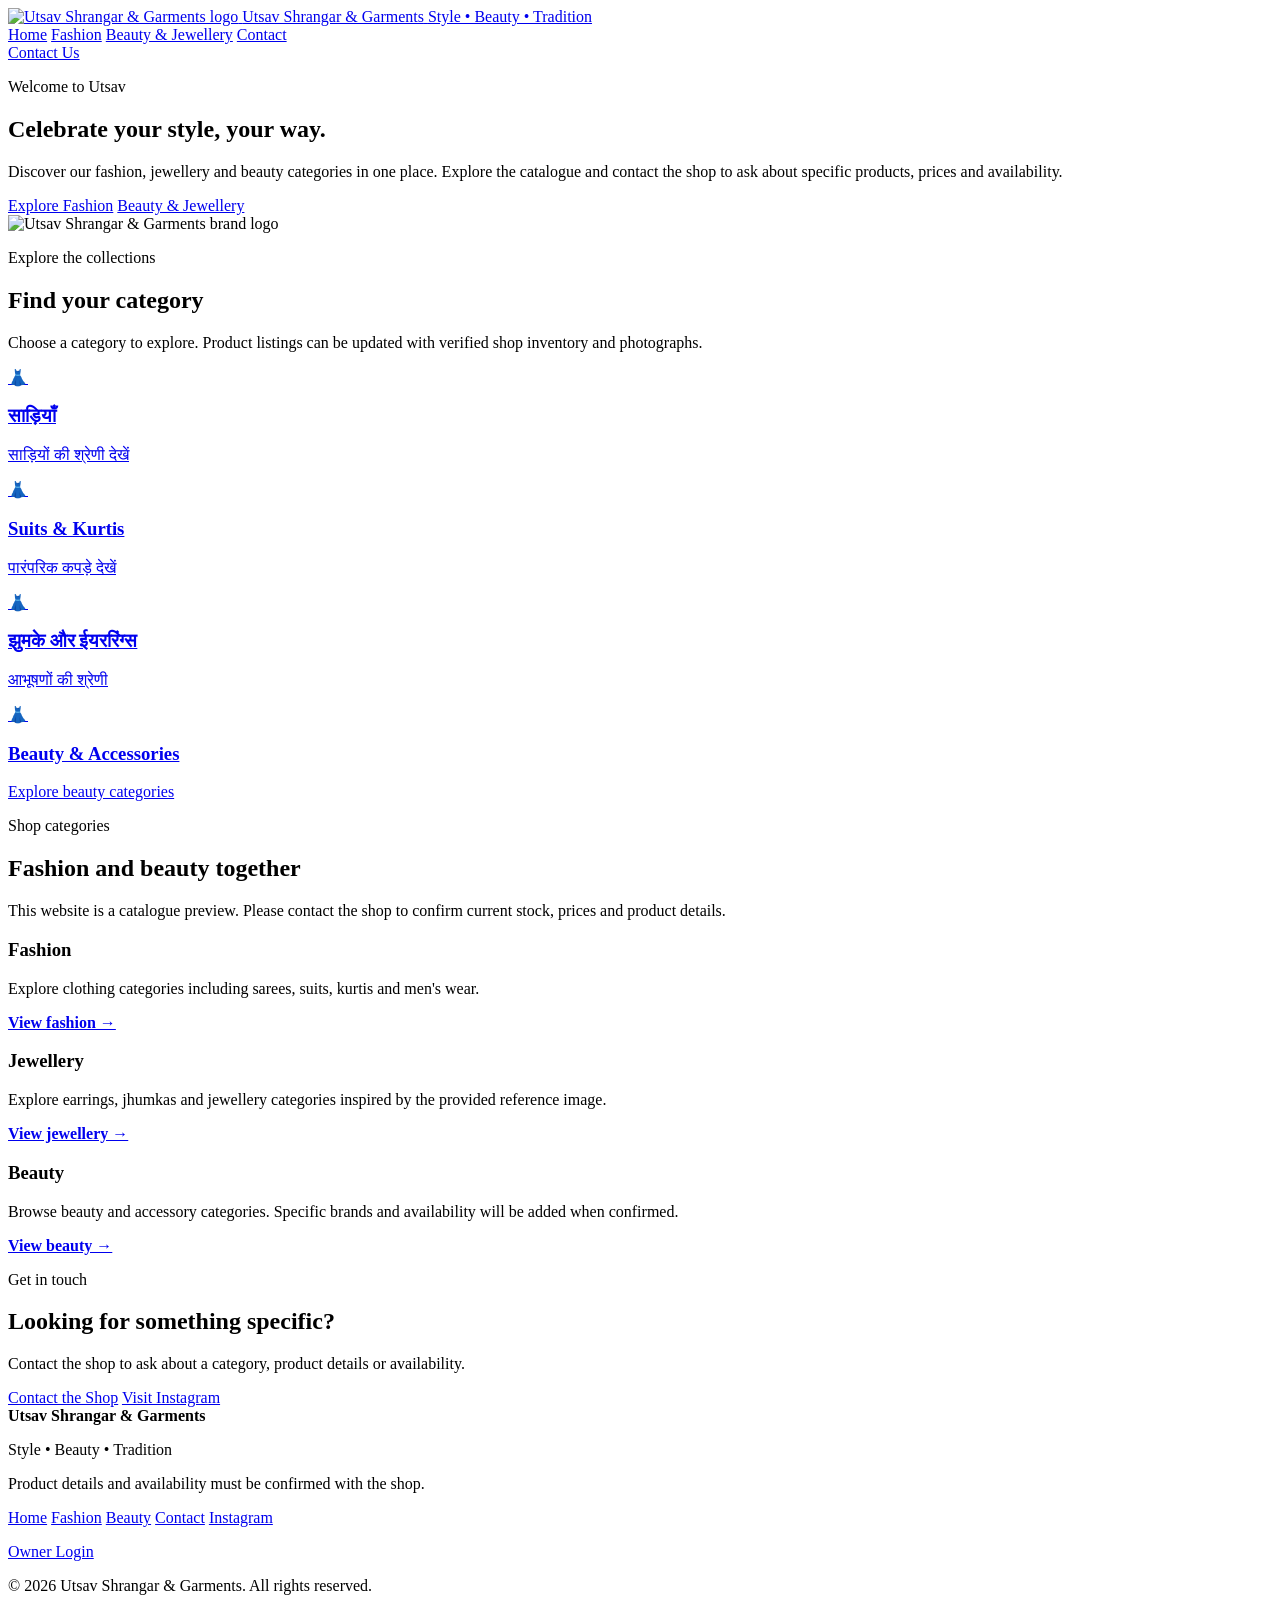
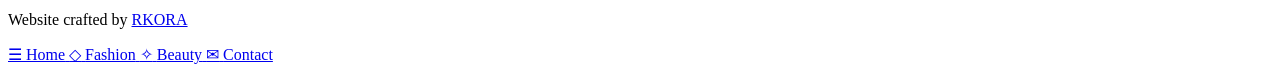
==== index.html @ 54416cdf "Add files via upload" ====
<!DOCTYPE html>
<html lang="en">
<head>
  <meta charset="UTF-8">
  <meta name="viewport" content="width=device-width, initial-scale=1.0">
  <meta name="theme-color" content="#35172e">
  <meta name="description" content="Explore the Utsav Shrangar & Garments website for fashion, jewellery and beauty categories. Contact the shop to confirm products and availability.">
  <title>Utsav Shrangar & Garments | Home</title>
  <link rel="stylesheet" href="css/style.css">
  <script src="js/products.js" defer></script>
  <script src="js/main.js" defer></script>
</head>
<body>
  <header class="site-header">
    <div class="container header-inner">
      <a class="brand" href="index.html" aria-label="Utsav Shrangar & Garments home">
        <img class="brand-logo" data-shop-logo src="assets/images/clean/utsav-logo-clean.jpg" alt="Utsav Shrangar & Garments logo">
        <span class="brand-copy">
          <span class="brand-name" data-shop-name>Utsav Shrangar & Garments</span>
          <span class="brand-tagline">Style • Beauty • Tradition</span>
        </span>
      </a>

      <nav class="desktop-nav" aria-label="Main navigation">
        <a href="index.html" data-page-link>Home</a>
        <a href="fashion.html" data-page-link>Fashion</a>
        <a href="beauty.html" data-page-link>Beauty & Jewellery</a>
        <a href="contact.html" data-page-link>Contact</a>
      </nav>

      <a class="button header-contact" href="contact.html">Contact Us</a>
    </div>
  </header>

  <main>
    <section class="hero">
      <div class="container hero-grid">
        <div>
          <p class="eyebrow">Welcome to Utsav</p>
          <h1>Celebrate your style, your way.</h1>
          <p class="hero-description">
            Discover our fashion, jewellery and beauty categories in one place.
            Explore the catalogue and contact the shop to ask about specific
            products, prices and availability.
          </p>
          <div class="hero-actions">
            <a class="button" href="fashion.html">Explore Fashion</a>
            <a class="button button-outline" href="beauty.html">Beauty & Jewellery</a>
          </div>
        </div>

        <div class="hero-art">
          <img src="assets/images/clean/utsav-logo-clean.jpg"
               alt="Utsav Shrangar & Garments brand logo"
               width="300" height="300">
        </div>
      </div>
    </section>

    <section class="section">
      <div class="container">
        <div class="section-heading center">
          <p class="eyebrow">Explore the collections</p>
          <h2>Find your category</h2>
          <p class="section-description">
            Choose a category to explore. Product listings can be updated with
            verified shop inventory and photographs.
          </p>
        </div>

        <div class="category-grid">
          <a class="category-card" href="fashion.html#sarees">
            <span class="category-symbol" aria-hidden="true">👗</span>
            <h3>साड़ियाँ</h3>
            <p>साड़ियों की श्रेणी देखें</p>
          </a>

          <a class="category-card" href="fashion.html#suits">
            <span class="category-symbol" aria-hidden="true">👗</span>
            <h3>Suits & Kurtis</h3>
            <p>पारंपरिक कपड़े देखें</p>
          </a>

          <a class="category-card" href="beauty.html#earrings">
            <span class="category-symbol" aria-hidden="true">👗</span>
            <h3>झुमके और ईयररिंग्स</h3>
            <p>आभूषणों की श्रेणी</p>
          </a>

          <a class="category-card" href="beauty.html#beauty">
            <span class="category-symbol" aria-hidden="true">👗</span>
            <h3>Beauty & Accessories</h3>
            <p>Explore beauty categories</p>
          </a>
        </div>
      </div>
    </section>

    <section class="section section-soft">
      <div class="container">
        <div class="section-heading">
          <p class="eyebrow">Shop categories</p>
          <h2>Fashion and beauty together</h2>
          <p class="section-description">
            This website is a catalogue preview. Please contact the shop to
            confirm current stock, prices and product details.
          </p>
        </div>

        <div class="feature-grid">
          <article class="feature-card">
            <h3>Fashion</h3>
            <p>Explore clothing categories including sarees, suits, kurtis and
              men's wear.</p>
            <p><a href="fashion.html"><strong>View fashion →</strong></a></p>
          </article>

          <article class="feature-card">
            <h3>Jewellery</h3>
            <p>Explore earrings, jhumkas and jewellery categories inspired by
              the provided reference image.</p>
            <p><a href="beauty.html#earrings"><strong>View jewellery →</strong></a></p>
          </article>

          <article class="feature-card">
            <h3>Beauty</h3>
            <p>Browse beauty and accessory categories. Specific brands and
              availability will be added when confirmed.</p>
            <p><a href="beauty.html#beauty"><strong>View beauty →</strong></a></p>
          </article>
        </div>
      </div>
    </section>

    <section class="section">
      <div class="container">
        <div class="section-heading center">
          <p class="eyebrow">Get in touch</p>
          <h2>Looking for something specific?</h2>
          <p class="section-description">
            Contact the shop to ask about a category, product details or
            availability.
          </p>
          <div class="hero-actions" style="justify-content:center">
            <a class="button" href="contact.html">Contact the Shop</a>
            <a class="button button-outline"
               href="https://www.instagram.com/utsav_garments_showroom_?obrf=aG05bnl0bGF2dnhw"
               target="_blank" rel="noopener noreferrer">Visit Instagram</a>
          </div>
        </div>
      </div>
    </section>
  </main>

  <footer class="site-footer">
    <div class="container footer-inner">
      <div>
        <strong data-shop-name>Utsav Shrangar & Garments</strong>
        <p>Style • Beauty • Tradition</p>
        <p>Product details and availability must be confirmed with the shop.</p>
      </div>

      <nav class="footer-links" aria-label="Footer navigation">
        <a href="index.html">Home</a>
        <a href="fashion.html">Fashion</a>
        <a href="beauty.html">Beauty</a>
        <a href="contact.html">Contact</a>
        <a href="https://www.instagram.com/utsav_garments_showroom_?obrf=aG05bnl0bGF2dnhw"
           target="_blank" rel="noopener noreferrer">Instagram</a>
      </nav>

      <p><a href="/admin">Owner Login</a></p>
      <div class="footer-credit">
        <p>© <span data-current-year>2026</span> Utsav Shrangar & Garments. All rights reserved.</p>
        <p>Website crafted by <a href="https://visheshmavi24-lab.github.io/RKORA-Portfolio/">RKORA</a></p>
      </div>
    </div>
  </footer>

  <nav class="mobile-bottom-nav" aria-label="Mobile navigation">
    <a href="index.html" data-page-link>
      <span class="mobile-nav-icon" aria-hidden="true">☰</span>
      <span>Home</span>
    </a>
    <a href="fashion.html" data-page-link>
      <span class="mobile-nav-icon" aria-hidden="true">◇</span>
      <span>Fashion</span>
    </a>
    <a href="beauty.html" data-page-link>
      <span class="mobile-nav-icon" aria-hidden="true">✧</span>
      <span>Beauty</span>
    </a>
    <a href="contact.html" data-page-link>
      <span class="mobile-nav-icon" aria-hidden="true">✉</span>
      <span>Contact</span>
    </a>
  </nav>
</body>
</html>
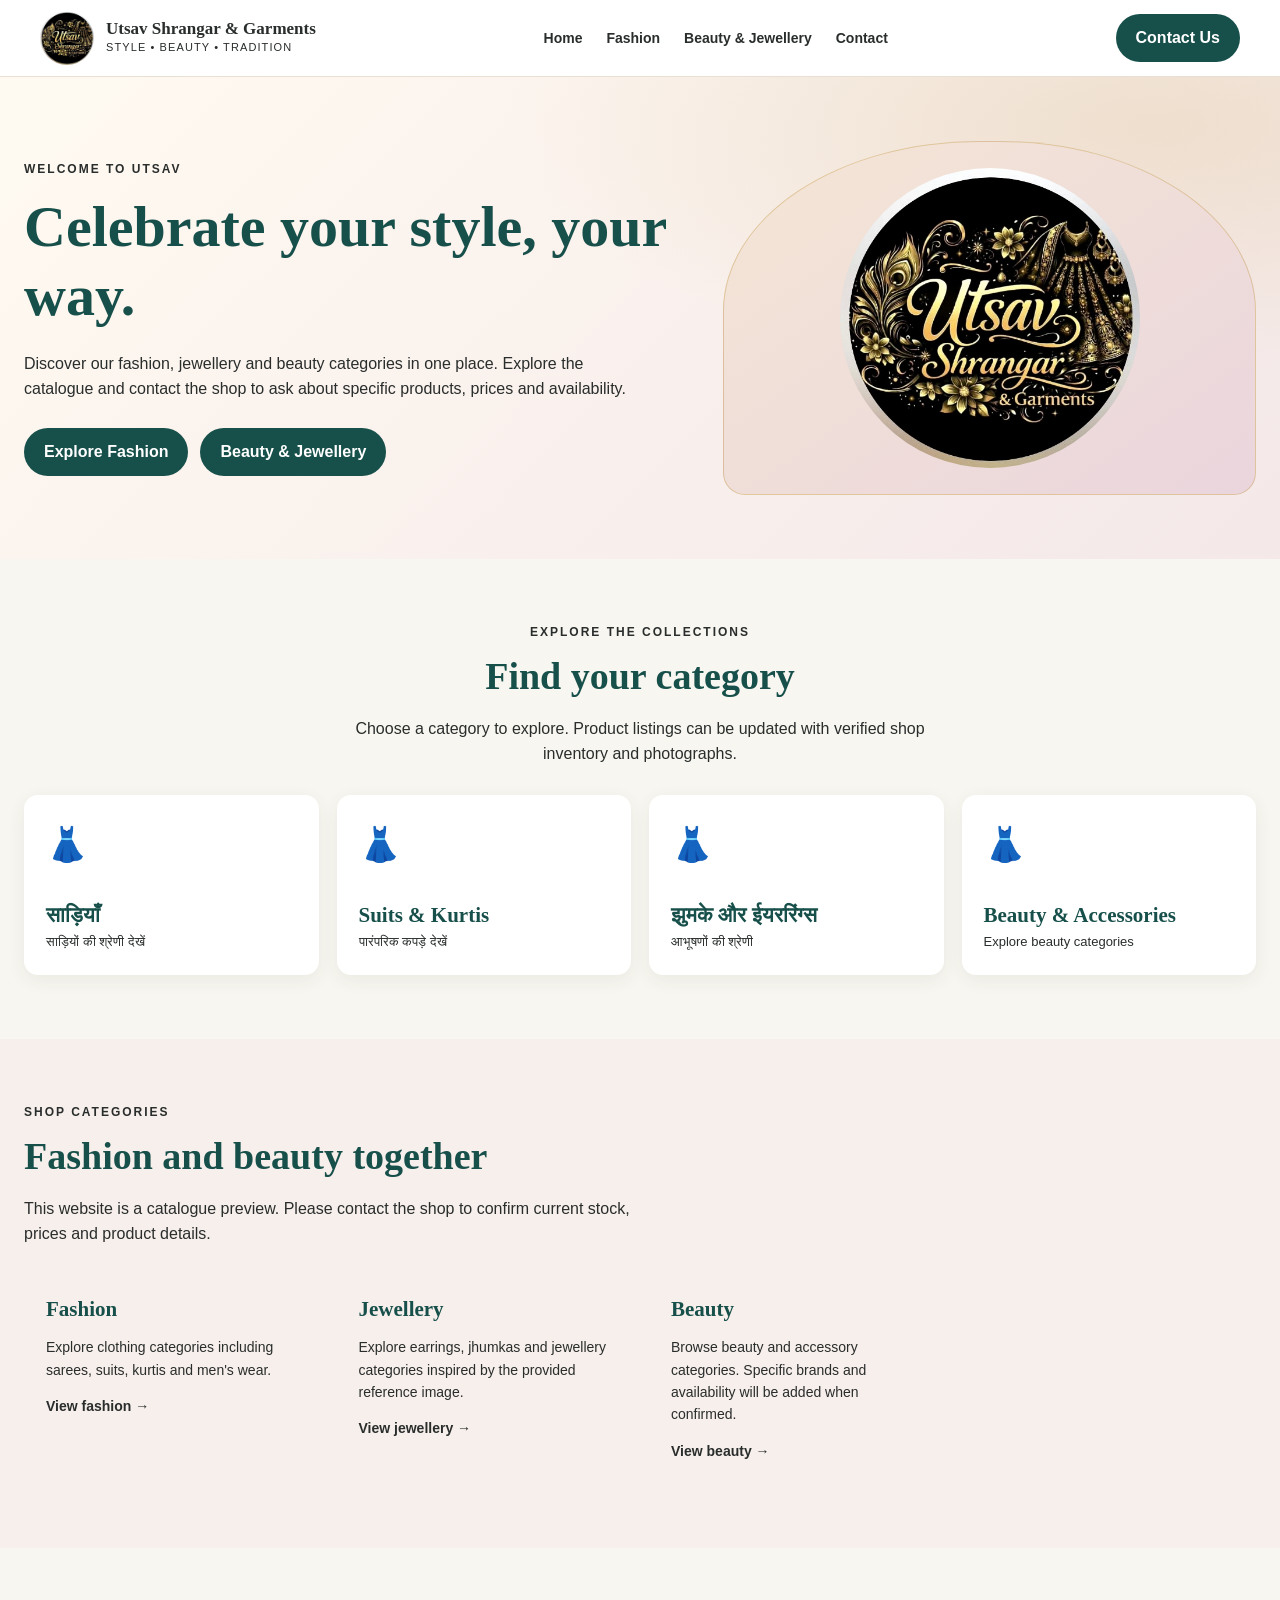
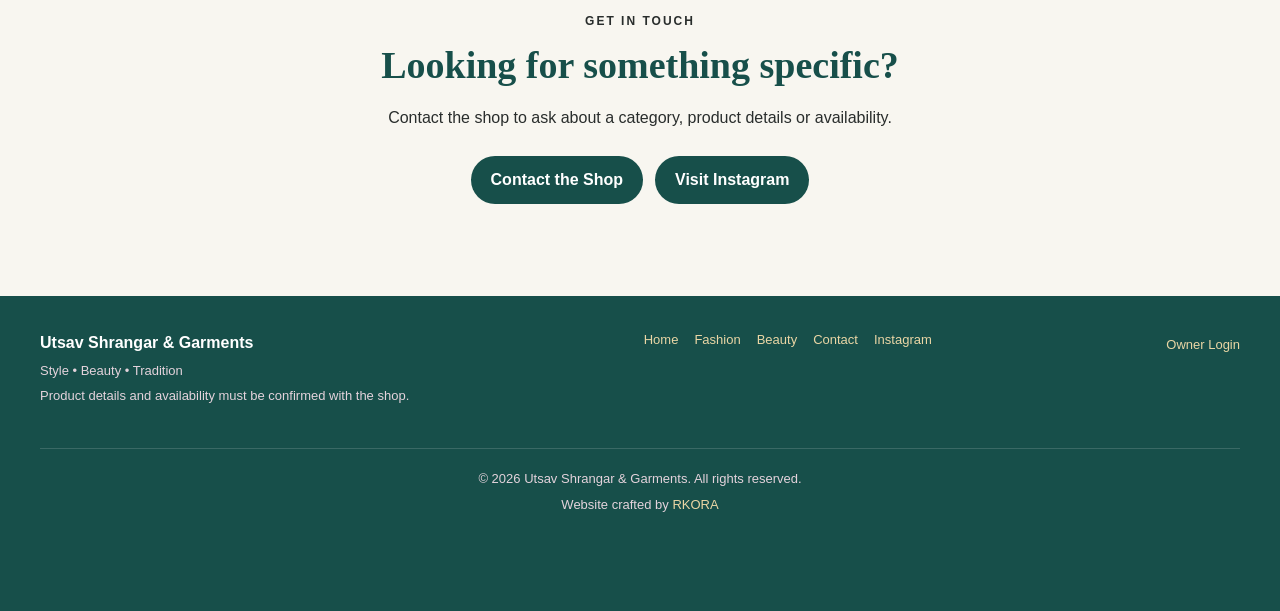
==== commit 1f93e042: "Fix Owner Login links" ====
--- a/index.html
+++ b/index.html
@@ -169,7 +169,7 @@
            target="_blank" rel="noopener noreferrer">Instagram</a>
       </nav>
 
-      <p><a href="/admin">Owner Login</a></p>
+      <p><a href="https://addition-recruitment-events-arrow.trycloudflare.com/admin">Owner Login</a></p>
       <div class="footer-credit">
         <p>© <span data-current-year>2026</span> Utsav Shrangar & Garments. All rights reserved.</p>
         <p>Website crafted by <a href="https://visheshmavi24-lab.github.io/RKORA-Portfolio/">RKORA</a></p>
--- a/css/style.css
+++ b/css/style.css
@@ -0,0 +1,1409 @@
+﻿css
+:root {
+  --burgundy: #701f3a;
+  --plum: #35172e;
+  --gold: #c49a45;
+  --gold-light: #f0dfb2;
+  --ivory: #fffaf1;
+  --white: #ffffff;
+  --text: #33272d;
+  --muted: #766970;
+  --border: #eadfdc;
+  --shadow: 0 8px 28px rgba(53, 23, 46, 0.09);
+  --radius: 16px;
+}
+
+* {
+  box-sizing: border-box;
+}
+
+html {
+  scroll-behavior: smooth;
+  scroll-padding-top: 90px;
+}
+
+body {
+  margin: 0;
+  background: var(--ivory);
+  color: var(--text);
+  font-family: Arial, Helvetica, sans-serif;
+  line-height: 1.6;
+}
+
+img {
+  display: block;
+  max-width: 100%;
+}
+
+a {
+  color: inherit;
+  text-decoration: none;
+}
+
+button,
+input,
+textarea,
+select {
+  font: inherit;
+}
+
+button,
+a {
+  -webkit-tap-highlight-color: transparent;
+}
+
+button {
+  cursor: pointer;
+}
+
+.container {
+  width: min(1120px, calc(100% - 36px));
+  margin-inline: auto;
+}
+
+.site-header {
+  position: sticky;
+  top: 0;
+  z-index: 100;
+  background: rgba(255, 250, 241, 0.97);
+  border-bottom: 1px solid var(--border);
+  backdrop-filter: blur(12px);
+}
+
+.header-inner {
+  min-height: 76px;
+  display: flex;
+  align-items: center;
+  justify-content: space-between;
+  gap: 18px;
+}
+
+.brand {
+  display: inline-flex;
+  align-items: center;
+  gap: 12px;
+  min-width: 0;
+}
+
+.brand-logo {
+  width: 54px;
+  height: 54px;
+  object-fit: contain;
+  border-radius: 50%;
+  background: var(--white);
+}
+
+.brand-copy {
+  min-width: 0;
+}
+
+.brand-name {
+  display: block;
+  color: var(--plum);
+  font-family: Georgia, "Times New Roman", serif;
+  font-size: 17px;
+  font-weight: 700;
+  line-height: 1.2;
+}
+
+.brand-tagline {
+  display: block;
+  color: var(--muted);
+  font-size: 11px;
+  letter-spacing: 1.1px;
+  text-transform: uppercase;
+}
+
+.desktop-nav {
+  display: flex;
+  align-items: center;
+  gap: 24px;
+}
+
+.desktop-nav a {
+  color: var(--plum);
+  font-size: 14px;
+  font-weight: 700;
+}
+
+.desktop-nav a:hover,
+.desktop-nav a[aria-current="page"] {
+  color: var(--burgundy);
+}
+
+.button {
+  display: inline-flex;
+  align-items: center;
+  justify-content: center;
+  gap: 8px;
+  min-height: 46px;
+  padding: 11px 20px;
+  border: 1px solid var(--burgundy);
+  border-radius: 999px;
+  background: var(--burgundy);
+  color: var(--white);
+  font-weight: 700;
+  text-align: center;
+  transition: transform 0.2s, background 0.2s;
+}
+
+.button:hover {
+  transform: translateY(-2px);
+  background: var(--plum);
+}
+
+.button-outline {
+  background: transparent;
+  color: var(--burgundy);
+}
+
+.button-outline:hover {
+  color: var(--white);
+}
+
+.button-gold {
+  border-color: var(--gold);
+  background: var(--gold);
+  color: var(--plum);
+}
+
+.button-gold:hover {
+  background: var(--gold-light);
+  color: var(--plum);
+}
+
+.hero {
+  overflow: hidden;
+  padding: 64px 0;
+  background:
+    radial-gradient(ellipse at 90% 10%, rgba(196, 154, 69, 0.18), transparent 40%),
+    linear-gradient(135deg, #fffaf1, #f4e8e9);
+}
+
+.hero-grid {
+  display: grid;
+  grid-template-columns: 1.1fr 0.9fr;
+  align-items: center;
+  gap: 48px;
+}
+
+.eyebrow {
+  margin: 0 0 12px;
+  color: var(--burgundy);
+  font-size: 12px;
+  font-weight: 800;
+  letter-spacing: 2px;
+  text-transform: uppercase;
+}
+
+h1,
+h2,
+h3 {
+  margin-top: 0;
+  color: var(--plum);
+  font-family: Georgia, "Times New Roman", serif;
+  line-height: 1.2;
+}
+
+h1 {
+  margin-bottom: 20px;
+  font-size: clamp(36px, 5vw, 58px);
+}
+
+h2 {
+  margin-bottom: 14px;
+  font-size: clamp(27px, 3.5vw, 38px);
+}
+
+h3 {
+  margin-bottom: 8px;
+  font-size: 21px;
+}
+
+.hero-description,
+.section-description {
+  max-width: 620px;
+  color: var(--muted);
+  font-size: 16px;
+}
+
+.hero-actions {
+  display: flex;
+  flex-wrap: wrap;
+  gap: 12px;
+  margin-top: 26px;
+}
+
+.hero-art {
+  display: grid;
+  min-height: 350px;
+  place-items: center;
+  padding: 26px;
+  border: 1px solid rgba(196, 154, 69, 0.4);
+  border-radius: 48% 48% 22px 22px;
+  background: linear-gradient(145deg, #f5e6d5, #ead5dd);
+}
+
+.hero-art img {
+  width: min(100%, 300px);
+  max-height: 300px;
+  object-fit: contain;
+  border-radius: 50%;
+}
+
+.section {
+  padding: 64px 0;
+}
+
+.section-soft {
+  background: #f7efeb;
+}
+
+.section-heading {
+  margin-bottom: 28px;
+}
+
+.section-heading.center {
+  text-align: center;
+}
+
+.section-heading.center .section-description {
+  margin-inline: auto;
+}
+
+.category-grid,
+.product-grid,
+.feature-grid {
+  display: grid;
+  grid-template-columns: repeat(4, minmax(0, 1fr));
+  gap: 18px;
+}
+
+.category-card {
+  display: flex;
+  min-height: 180px;
+  flex-direction: column;
+  justify-content: flex-end;
+  padding: 22px;
+  border: 1px solid var(--border);
+  border-radius: var(--radius);
+  background: linear-gradient(145deg, var(--white), #f3e2e5);
+  box-shadow: var(--shadow);
+  transition: transform 0.2s, border-color 0.2s;
+}
+
+.category-card:hover {
+  transform: translateY(-4px);
+  border-color: var(--gold);
+}
+
+.category-symbol {
+  margin-bottom: auto;
+  color: var(--gold);
+  font-size: 34px;
+}
+
+.category-card h3 {
+  margin: 18px 0 4px;
+}
+
+.category-card p {
+  margin: 0;
+  color: var(--muted);
+  font-size: 13px;
+}
+
+.product-toolbar {
+  display: flex;
+  flex-wrap: wrap;
+  align-items: center;
+  justify-content: space-between;
+  gap: 14px;
+  margin: 22px 0;
+}
+
+.search-field {
+  width: min(100%, 360px);
+  min-height: 46px;
+  padding: 11px 15px;
+  border: 1px solid var(--border);
+  border-radius: 999px;
+  outline: none;
+  background: var(--white);
+}
+
+.search-field:focus,
+.form-control:focus {
+  border-color: var(--gold);
+  box-shadow: 0 0 0 3px rgba(196, 154, 69, 0.15);
+}
+
+.filter-list {
+  display: flex;
+  flex-wrap: wrap;
+  gap: 8px;
+  margin: 18px 0 26px;
+}
+
+.filter-button {
+  padding: 8px 14px;
+  border: 1px solid var(--border);
+  border-radius: 999px;
+  background: var(--white);
+  color: var(--plum);
+  font-size: 13px;
+  font-weight: 700;
+}
+
+.filter-button.active,
+.filter-button:hover {
+  border-color: var(--burgundy);
+  background: var(--burgundy);
+  color: var(--white);
+}
+
+.product-card {
+  overflow: hidden;
+  border: 1px solid var(--border);
+  border-radius: var(--radius);
+  background: var(--white);
+  box-shadow: var(--shadow);
+}
+
+.product-image {
+  display: grid;
+  aspect-ratio: 4 / 3;
+  place-items: center;
+  overflow: hidden;
+  background: linear-gradient(145deg, #f4e6e8, #f7eddc);
+  color: var(--burgundy);
+  font-size: 44px;
+}
+
+.product-image img {
+  width: 100%;
+  height: 100%;
+  object-fit: cover;
+}
+
+.product-info {
+  padding: 16px;
+}
+
+.product-info h3 {
+  font-family: Arial, Helvetica, sans-serif;
+  font-size: 16px;
+}
+
+.product-info p {
+  margin: 7px 0 14px;
+  color: var(--muted);
+  font-size: 13px;
+}
+
+.product-label {
+  display: inline-block;
+  margin-bottom: 8px;
+  padding: 4px 9px;
+  border-radius: 999px;
+  background: #f7efdc;
+  color: #76551c;
+  font-size: 11px;
+  font-weight: 700;
+}
+
+.product-info .button {
+  width: 100%;
+  min-height: 40px;
+  padding: 8px 12px;
+  font-size: 13px;
+}
+
+.empty-state {
+  grid-column: 1 / -1;
+  padding: 30px 20px;
+  border: 1px dashed var(--gold);
+  border-radius: var(--radius);
+  color: var(--muted);
+  text-align: center;
+}
+
+.notice {
+  padding: 14px 16px;
+  border-left: 4px solid var(--gold);
+  border-radius: 8px;
+  background: #fbf1dc;
+  color: #5b4828;
+  font-size: 13px;
+}
+
+.feature-card {
+  padding: 22px;
+  border: 1px solid var(--border);
+  border-radius: var(--radius);
+  background: var(--white);
+}
+
+.feature-card p {
+  margin-bottom: 0;
+  color: var(--muted);
+  font-size: 14px;
+}
+
+.contact-layout {
+  display: grid;
+  grid-template-columns: 0.9fr 1.1fr;
+  gap: 28px;
+  align-items: start;
+}
+
+.contact-panel,
+.contact-form {
+  padding: 26px;
+  border: 1px solid var(--border);
+  border-radius: var(--radius);
+  background: var(--white);
+  box-shadow: var(--shadow);
+}
+
+.contact-detail {
+  margin: 18px 0;
+}
+
+.contact-detail strong {
+  display: block;
+  color: var(--plum);
+}
+
+.contact-detail span {
+  color: var(--muted);
+  overflow-wrap: anywhere;
+}
+
+.form-group {
+  margin-bottom: 17px;
+}
+
+.form-group label {
+  display: block;
+  margin-bottom: 6px;
+  color: var(--plum);
+  font-size: 14px;
+  font-weight: 700;
+}
+
+.form-control {
+  width: 100%;
+  min-height: 46px;
+  padding: 11px 13px;
+  border: 1px solid var(--border);
+  border-radius: 10px;
+  outline: none;
+  background: var(--ivory);
+}
+
+textarea.form-control {
+  min-height: 130px;
+  resize: vertical;
+}
+
+.site-footer {
+  padding: 34px 0 90px;
+  background: var(--plum);
+  color: #f9edf2;
+}
+
+.footer-inner {
+  display: flex;
+  flex-wrap: wrap;
+  justify-content: space-between;
+  gap: 18px;
+}
+
+.site-footer p {
+  margin: 5px 0;
+  color: #e4d3dc;
+  font-size: 13px;
+}
+
+.footer-links {
+  display: flex;
+  flex-wrap: wrap;
+  gap: 16px;
+  font-size: 13px;
+}
+
+.footer-credit {
+  width: 100%;
+  margin-top: 18px;
+  padding-top: 15px;
+  border-top: 1px solid rgba(255, 255, 255, 0.15);
+  text-align: center;
+}
+
+.footer-credit a {
+  color: var(--gold-light);
+}
+
+.mobile-bottom-nav {
+  display: none;
+}
+
+@media (max-width: 900px) {
+  .desktop-nav {
+    gap: 14px;
+  }
+
+  .header-contact {
+    display: none;
+  }
+
+  .hero-grid {
+    gap: 26px;
+  }
+
+  .category-grid,
+  .product-grid,
+  .feature-grid {
+    grid-template-columns: repeat(2, minmax(0, 1fr));
+  }
+}
+
+@media (max-width: 640px) {
+  html {
+    scroll-padding-top: 75px;
+  }
+
+  .container {
+    width: min(100% - 28px, 520px);
+  }
+
+  .header-inner {
+    min-height: 68px;
+  }
+
+  .brand-logo {
+    width: 45px;
+    height: 45px;
+  }
+
+  .brand-name {
+    font-size: 14px;
+  }
+
+  .brand-tagline {
+    font-size: 9px;
+    letter-spacing: 0.7px;
+  }
+
+  .desktop-nav {
+    display: none;
+  }
+
+  .hero {
+    padding: 42px 0;
+  }
+
+  .hero-grid {
+    grid-template-columns: 1fr;
+    gap: 28px;
+  }
+
+  h1 {
+    font-size: 39px;
+  }
+
+  .hero-art {
+    min-height: 240px;
+    padding: 20px;
+    border-radius: 30px;
+  }
+
+  .hero-art img {
+    max-height: 210px;
+  }
+
+  .section {
+    padding: 44px 0;
+  }
+
+  .category-grid,
+  .product-grid,
+  .feature-grid {
+    gap: 12px;
+  }
+
+  .category-card {
+    min-height: 150px;
+    padding: 15px;
+  }
+
+  .category-card h3 {
+    font-size: 17px;
+  }
+
+  .product-info {
+    padding: 12px;
+  }
+
+  .product-info h3 {
+    font-size: 14px;
+  }
+
+  .product-info .button {
+    font-size: 12px;
+  }
+
+  .product-toolbar {
+    align-items: stretch;
+  }
+
+  .search-field {
+    width: 100%;
+  }
+
+  .contact-layout {
+    grid-template-columns: 1fr;
+  }
+
+  .contact-panel,
+  .contact-form {
+    padding: 20px;
+  }
+
+  .mobile-bottom-nav {
+    position: fixed;
+    right: 0;
+    bottom: 0;
+    left: 0;
+    z-index: 200;
+    display: grid;
+    grid-template-columns: repeat(4, 1fr);
+    padding: 8px 5px calc(8px + env(safe-area-inset-bottom));
+    border-top: 1px solid var(--border);
+    background: rgba(255, 250, 241, 0.98);
+    box-shadow: 0 -6px 22px rgba(53, 23, 46, 0.08);
+  }
+
+  .mobile-bottom-nav a {
+    display: flex;
+    flex-direction: column;
+    align-items: center;
+    gap: 2px;
+    padding: 4px 2px;
+    color: var(--plum);
+    font-size: 11px;
+    font-weight: 700;
+  }
+
+  .mobile-bottom-nav a[aria-current="page"] {
+    color: var(--burgundy);
+  }
+
+  .mobile-nav-icon {
+    font-size: 19px;
+    line-height: 1.2;
+  }
+
+  .site-footer {
+    padding-bottom: 100px;
+  }
+}
+
+@media (prefers-reduced-motion: reduce) {
+  *,
+  *::before,
+  *::after {
+    scroll-behavior: auto !important;
+    transition-duration: 0.01ms !important;
+    animation-duration: 0.01ms !important;
+  }
+}
+
+
+/* UTSAV SHRANGAR & GARMENTS
+   Professional Ivory, Teal & Champagne Gold Theme */
+
+:root {
+  --utsav-wine: #174F4A;
+  --utsav-gold: #D2B477;
+  --utsav-ivory: #F8F6F0;
+
+  --primary-color: #174F4A;
+  --accent-color: #D2B477;
+  --background-color: #F8F6F0;
+  --text-color: #292D2C;
+}
+
+/* Main website background */
+body {
+  background: #F8F6F0 !important;
+  color: #292D2C;
+}
+
+/* Header and navigation */
+header,
+.site-header,
+.navbar {
+  background: #FFFFFF;
+  border-bottom: 1px solid #E8E1D3;
+}
+
+/* Main headings */
+h1, h2, h3 {
+  color: #174F4A;
+}
+
+/* Buttons and highlighted links */
+button,
+.btn,
+.button,
+.primary-button {
+  background-color: #174F4A;
+  color: #FFFFFF;
+  border-color: #174F4A;
+}
+
+button:hover,
+.btn:hover,
+.button:hover,
+.primary-button:hover {
+  background-color: #103D39;
+  border-color: #103D39;
+}
+
+/* Gold accents */
+.product-card,
+.category-card,
+.service-card {
+  border-color: #E5D7B8;
+}
+
+.product-card:hover,
+.category-card:hover,
+.service-card:hover {
+  border-color: #D2B477;
+}
+
+/* Product cards */
+.product-card,
+.category-card,
+.service-card {
+  background: #FFFFFF;
+  border-radius: 14px;
+  box-shadow: 0 5px 18px rgba(35, 54, 49, 0.07);
+}
+
+/* Category filters */
+.filter-button,
+[data-category-filters] button {
+  background: #FFFFFF;
+  color: #174F4A;
+  border: 1px solid #D9D5C9;
+}
+
+.filter-button.active,
+.filter-button[aria-pressed="true"],
+[data-category-filters] button.active {
+  background: #174F4A;
+  color: #FFFFFF;
+  border-color: #174F4A;
+}
+
+/* Search and form fields */
+input,
+select,
+textarea {
+  background: #FFFFFF;
+  color: #292D2C;
+  border: 1px solid #D8D4C9;
+  border-radius: 8px;
+}
+
+input:focus,
+select:focus,
+textarea:focus {
+  outline: 2px solid #D2B477;
+  outline-offset: 1px;
+}
+
+/* Footer */
+footer,
+.site-footer {
+  background: #174F4A;
+  color: #FFFFFF;
+}
+
+footer h2,
+footer h3,
+.site-footer h2,
+.site-footer h3 {
+  color: #FFFFFF;
+}
+
+footer a,
+.site-footer a {
+  color: #EAD6A5;
+}
+
+/* Gold decorative separators */
+hr {
+  border: 0;
+  border-top: 1px solid #D2B477;
+}
+
+/* UTSAV: clean, image-only product gallery */
+.product-card {
+  border: none !important;
+  box-shadow: none !important;
+  background: transparent !important;
+  overflow: hidden;
+}
+
+
+.product-card .product-image {
+  aspect-ratio: 3 / 4;
+  overflow: hidden;
+  border-radius: 12px;
+  background: #f7f2e9;
+}
+
+.product-card .product-image img {
+  display: block;
+  width: 100%;
+  height: 100%;
+  object-fit: cover;
+  transition: transform 0.35s ease;
+}
+
+.product-card:hover .product-image img {
+  transform: scale(1.04);
+}
+
+/* Keep the image gallery responsive */
+@media (max-width: 600px) {
+  .product-grid {
+    grid-template-columns: repeat(2, minmax(0, 1fr));
+    gap: 12px;
+  }
+}
+
+
+/* UTSAV SHOWROOM: wall display instead of ordinary product cards */
+[data-product-grid] {
+  position: relative;
+  display: grid !important;
+  grid-template-columns: repeat(4, minmax(0, 1fr));
+  gap: clamp(16px, 2.5vw, 34px);
+  padding: clamp(20px, 4vw, 52px);
+  border: 1px solid #e7dfd2;
+  border-radius: 8px;
+  overflow: hidden;
+  background:
+    radial-gradient(ellipse at 50% 0%, #ffffff 0%, transparent 72%),
+    repeating-linear-gradient(
+      90deg,
+      transparent 0,
+      transparent calc(25% - 1px),
+      rgba(206, 194, 176, 0.32) calc(25% - 1px),
+      rgba(206, 194, 176, 0.32) 25%,
+      transparent calc(25% + 1px)
+    ),
+    linear-gradient(180deg, #fcfbf8, #f0e9df);
+  box-shadow: inset 0 0 40px rgba(151, 128, 94, 0.07);
+}
+
+.product-card {
+  position: relative;
+  z-index: 1;
+  min-width: 0;
+  padding: 5px;
+  border: 0 !important;
+  background: transparent !important;
+  box-shadow: none !important;
+  overflow: visible;
+  transition: transform 0.25s ease;
+}
+
+.product-card:hover {
+  transform: translateY(-5px);
+}
+
+/* Hide captions underneath: select an image to view its details. */
+
+.product-card .product-image {
+  position: relative;
+  display: grid;
+  place-items: center;
+  width: 100%;
+  aspect-ratio: 4 / 5;
+  overflow: hidden;
+  border: 0;
+  border-radius: 4px;
+  background: linear-gradient(145deg, #fffefa, #f5f0e7);
+  box-shadow: 0 12px 25px rgba(77, 62, 42, 0.12);
+  cursor: zoom-in;
+  outline-offset: 4px;
+}
+
+.product-card .product-image img {
+  display: block;
+  width: 100%;
+  height: 100%;
+  padding: 4px;
+  object-fit: contain;
+  transition: transform 0.3s ease;
+}
+
+.product-card:hover .product-image img {
+  transform: scale(1.04);
+}
+
+/* Product detail panel appears only after selecting an image. */
+.showroom-modal[hidden] {
+  display: none !important;
+}
+
+.showroom-modal {
+  position: fixed;
+  inset: 0;
+  z-index: 99999;
+  display: grid;
+  place-items: center;
+  padding: 20px;
+}
+
+.showroom-backdrop {
+  position: absolute;
+  inset: 0;
+  background: rgba(24, 23, 20, 0.62);
+  backdrop-filter: blur(5px);
+}
+
+.showroom-dialog {
+  position: relative;
+  z-index: 1;
+  display: grid;
+  grid-template-columns: minmax(0, 1fr) minmax(0, 0.9fr);
+  width: min(850px, 100%);
+  max-height: min(85vh, 760px);
+  overflow: auto;
+  border-radius: 12px;
+  background: #fffdf8;
+  box-shadow: 0 25px 80px rgba(0, 0, 0, 0.25);
+}
+
+.showroom-close {
+  position: absolute;
+  top: 10px;
+  right: 12px;
+  z-index: 2;
+  width: 40px;
+  height: 40px;
+  border: 0;
+  border-radius: 50%;
+  background: #fff;
+  color: #26231f;
+  font-size: 28px;
+  cursor: pointer;
+  box-shadow: 0 2px 12px rgba(0, 0, 0, 0.12);
+}
+
+.showroom-modal-image {
+  display: grid;
+  place-items: center;
+  min-height: 330px;
+  padding: 24px;
+  background: linear-gradient(145deg, #fbf8f1, #ece3d5);
+}
+
+.showroom-modal-image img {
+  display: block;
+  width: 100%;
+  max-height: 65vh;
+  object-fit: contain;
+}
+
+.showroom-modal-details {
+  align-self: center;
+  padding: clamp(24px, 4vw, 42px);
+}
+
+.showroom-eyebrow {
+  color: #8b6a38;
+  font-size: 11px;
+  font-weight: 700;
+  letter-spacing: 0.16em;
+}
+
+.showroom-modal-details h2 {
+  margin: 12px 0;
+  color: #28251f;
+  font-family: Georgia, serif;
+  font-size: clamp(24px, 3vw, 36px);
+}
+
+.showroom-modal-details p {
+  line-height: 1.7;
+}
+
+.showroom-disclaimer {
+  color: #71695e;
+  font-size: 12px;
+}
+
+.showroom-enquire {
+  width: 100%;
+  margin-top: 16px;
+  padding: 14px 18px;
+  border: 0;
+  border-radius: 5px;
+  background: #176b62;
+  color: white;
+  font: inherit;
+  font-weight: 600;
+  cursor: pointer;
+}
+
+.showroom-enquire:hover {
+  background: #10564f;
+}
+
+body.showroom-modal-open {
+  overflow: hidden;
+}
+
+@media (max-width: 900px) {
+  [data-product-grid] {
+    grid-template-columns: repeat(3, minmax(0, 1fr));
+  }
+}
+
+@media (max-width: 600px) {
+  [data-product-grid] {
+    grid-template-columns: repeat(2, minmax(0, 1fr));
+    gap: 12px;
+    padding: 12px;
+  }
+
+  .showroom-modal {
+    padding: 10px;
+  }
+
+  .showroom-dialog {
+    grid-template-columns: 1fr;
+    max-height: 90vh;
+  }
+
+  .showroom-modal-image {
+    min-height: 200px;
+    padding: 12px;
+  }
+
+  .showroom-modal-image img {
+    max-height: 36vh;
+  }
+
+  .showroom-modal-details {
+    padding: 20px;
+  }
+}
+
+
+/* Final showroom polish: consistent, elegant image tiles */
+[data-product-grid] {
+  align-items: stretch;
+  gap: 24px;
+  padding: 28px;
+  background: linear-gradient(180deg, #fffdf9, #f2ece2);
+}
+
+.product-card {
+  min-width: 0;
+  padding: 0;
+}
+
+.product-card .product-image {
+  width: 100%;
+  aspect-ratio: 3 / 4;
+  border: 1px solid rgba(180, 157, 121, 0.24);
+  border-radius: 8px;
+  background: #fffdf9;
+  box-shadow: 0 8px 22px rgba(55, 43, 28, 0.09);
+  cursor: zoom-in;
+}
+
+.product-card .product-image img {
+  width: 100%;
+  height: 100%;
+  padding: 0;
+  object-fit: cover;
+  object-position: center;
+}
+
+.product-card:hover .product-image {
+  box-shadow: 0 15px 32px rgba(55, 43, 28, 0.17);
+}
+
+@media (max-width: 600px) {
+  [data-product-grid] {
+    gap: 12px;
+    padding: 12px;
+  }
+}
+
+/* Make the enlarged photo look polished */
+.showroom-dialog {
+  border: 1px solid #e8dfd1;
+}
+
+.showroom-modal-image {
+  background: #f8f3eb;
+}
+
+.showroom-modal-image img {
+  object-fit: contain;
+}
+
+
+/* Product photography: show the whole item against a clean background */
+.product-card .product-image img[src*="/jewellery/"],
+.product-card .product-image img[src*="/beauty/"] {
+  object-fit: contain !important;
+  padding: 12px !important;
+  background: #fffdf9;
+}
+
+/* Selectable photos inside the product detail window */
+.showroom-modal-image {
+  display: flex;
+  flex-direction: column;
+  justify-content: center;
+  gap: 12px;
+  min-width: 0;
+}
+
+.showroom-modal-image [data-showroom-image] {
+  display: block;
+  width: 100%;
+  height: min(55vh, 480px);
+  min-height: 0;
+  object-fit: contain;
+  background: #f8f3eb;
+}
+
+.showroom-thumbnails {
+  display: flex;
+  justify-content: center;
+  gap: 8px;
+  width: 100%;
+  max-width: 100%;
+  overflow-x: auto;
+  padding: 4px 2px 8px;
+}
+
+.showroom-thumbnail {
+  flex: 0 0 58px;
+  width: 58px;
+  height: 70px;
+  padding: 3px;
+  border: 1px solid #ded4c5;
+  border-radius: 5px;
+  background: #fff;
+  cursor: pointer;
+}
+
+.showroom-thumbnail.is-active {
+  border: 2px solid #a78343;
+}
+
+.showroom-thumbnail img {
+  display: block;
+  width: 100%;
+  height: 100%;
+  object-fit: contain;
+}
+
+@media (max-width: 600px) {
+  .showroom-modal-image [data-showroom-image] {
+    height: 32vh;
+  }
+}
+
+
+/* UTSAV SHOWROOM - DESKTOP LAYOUT CORRECTION */
+html {
+    zoom: 1 !important;
+    font-size: 16px;
+}
+
+body {
+    width: 100% !important;
+    max-width: none !important;
+    transform: none !important;
+}
+
+@media (min-width: 900px) {
+    .container,
+    .site-container,
+    .page-container,
+    .content-container,
+    .section-container,
+    .hero-container {
+        width: calc(100% - 64px) !important;
+        max-width: 1200px !important;
+        margin-left: auto !important;
+        margin-right: auto !important;
+    }
+
+    [data-product-grid] {
+        grid-template-columns: repeat(4, minmax(0, 1fr)) !important;
+        width: 100% !important;
+        box-sizing: border-box !important;
+    }
+}
+/* END DESKTOP LAYOUT CORRECTION */
+
+
+/* UTSAV MODEL GALLERY V2 - wider grid, larger photos, responsive layout */
+html { font-size: 16px !important; zoom: 1 !important; }
+body { width: 100% !important; max-width: none !important; transform: none !important; overflow-x: hidden; }
+main { width: 100% !important; max-width: none !important; }
+main > section { width: 100% !important; max-width: none !important; }
+main .container,
+main .site-container,
+main .page-container,
+main .content-container,
+main .section-container,
+main .section-inner,
+main .content-wrapper,
+main .page-wrapper,
+main [class*="container"],
+main [class*="wrapper"],
+main [class*="inner"] {
+    box-sizing: border-box !important;
+    width: min(calc(100vw - 48px), 1240px) !important;
+    max-width: 1240px !important;
+    margin-left: auto !important;
+    margin-right: auto !important;
+}
+.product-grid,
+[data-product-grid] {
+    box-sizing: border-box !important;
+    width: min(calc(100vw - 48px), 1240px) !important;
+    max-width: 1240px !important;
+    margin: clamp(20px, 3vw, 42px) auto !important;
+    padding: clamp(12px, 2vw, 24px) !important;
+    display: grid !important;
+    grid-template-columns: repeat(4, minmax(0, 1fr)) !important;
+    gap: clamp(14px, 2vw, 28px) !important;
+    box-sizing: border-box !important;
+}
+.product-card { min-width: 0 !important; cursor: default; }
+.product-card .product-image {
+    width: 100% !important;
+    aspect-ratio: 3 / 4 !important;
+    height: auto !important;
+    overflow: hidden !important;
+    border-radius: 12px !important;
+    background: #f7f2e9 !important;
+    box-shadow: 0 5px 18px rgba(46, 34, 19, .10) !important;
+    cursor: zoom-in !important;
+}
+.product-card .product-image img {
+    display: block !important;
+    width: 100% !important;
+    height: 100% !important;
+    object-fit: cover !important;
+    object-position: center !important;
+    padding: 0 !important;
+    transition: transform .35s ease, filter .35s ease !important;
+}
+.product-card:hover .product-image img { transform: scale(1.035) !important; filter: saturate(1.04); }
+
+/* Click-to-enlarge model photo viewer */
+.model-photo-viewer {
+    position: fixed !important; inset: 0 !important; z-index: 999999 !important;
+    display: none !important; align-items: center !important; justify-content: center !important;
+    padding: 22px !important; background: rgba(13, 21, 20, .88) !important;
+    backdrop-filter: blur(5px); box-sizing: border-box !important;
+}
+.model-photo-viewer.is-open { display: flex !important; }
+.model-photo-dialog {
+    position: relative !important; width: min(100%, 1060px) !important; max-height: 94vh !important;
+    overflow: auto !important; display: grid !important; grid-template-columns: minmax(0, 1fr) !important;
+    gap: 12px !important; padding: clamp(12px, 2vw, 24px) !important;
+    border-radius: 16px !important; background: #fffdf9 !important;
+    box-shadow: 0 24px 90px rgba(0,0,0,.36) !important; box-sizing: border-box !important;
+}
+.model-photo-close {
+    position: absolute !important; top: 10px !important; right: 10px !important; z-index: 3 !important;
+    width: 42px !important; height: 42px !important; border: 0 !important; border-radius: 50% !important;
+    background: rgba(255,253,249,.96) !important; color: #164e48 !important; font-size: 28px !important;
+    line-height: 1 !important; cursor: pointer !important;
+}
+.model-photo-title { margin: 0 !important; padding: 0 48px 0 0 !important; color: #164e48 !important; font-size: 1.15rem !important; }
+.model-photo-stage {
+    display: flex !important; align-items: center !important; justify-content: center !important;
+    position: relative !important; min-height: 220px !important; background: #f6f0e7 !important;
+    border-radius: 10px !important; overflow: hidden !important;
+}
+.model-photo-stage img {
+    display: block !important; width: 100% !important; height: min(66vh, 680px) !important;
+    min-height: 220px !important; object-fit: contain !important; background: #f6f0e7 !important;
+}
+.model-photo-nav {
+    position: absolute !important; top: 50% !important; transform: translateY(-50%) !important;
+    width: 42px !important; height: 48px !important; border: 0 !important; border-radius: 8px !important;
+    background: rgba(255,253,249,.93) !important; color: #164e48 !important; font-size: 28px !important;
+    cursor: pointer !important;
+}
+.model-photo-prev { left: 10px !important; }
+.model-photo-next { right: 10px !important; }
+.model-photo-thumbnails { display: flex !important; gap: 10px !important; overflow-x: auto !important; padding: 2px 2px 8px !important; }
+.model-photo-thumb {
+    flex: 0 0 76px !important; width: 76px !important; height: 92px !important; padding: 0 !important;
+    border: 2px solid transparent !important; border-radius: 7px !important; overflow: hidden !important;
+    background: #f6f0e7 !important; cursor: pointer !important;
+}
+.model-photo-thumb.is-active { border-color: #b58a49 !important; }
+.model-photo-thumb img { display: block !important; width: 100% !important; height: 100% !important; object-fit: cover !important; }
+@media (max-width: 1050px) {
+    .product-grid, [data-product-grid] { grid-template-columns: repeat(3, minmax(0, 1fr)) !important; }
+}
+@media (max-width: 700px) {
+    .product-grid, [data-product-grid] { width: calc(100vw - 24px) !important; grid-template-columns: repeat(2, minmax(0, 1fr)) !important; gap: 10px !important; padding: 8px !important; }
+    main .container, main .site-container, main .page-container, main .content-container,
+    main .section-container, main .section-inner, main .content-wrapper, main .page-wrapper,
+    main [class*="container"], main [class*="wrapper"], main [class*="inner"] {
+        width: calc(100vw - 24px) !important;
+    }
+    .model-photo-viewer { padding: 8px !important; }
+    .model-photo-dialog { max-height: 96vh !important; padding: 10px !important; }
+    .model-photo-stage img { height: 58vh !important; }
+    .model-photo-thumb { flex-basis: 62px !important; width: 62px !important; height: 76px !important; }
+}
+/* END UTSAV MODEL GALLERY V2 */
+
+
+/* Ensure product details and enquiry buttons remain visible */
+.product-card > .product-info {
+    display: flex !important;
+    flex-direction: column !important;
+    align-items: stretch !important;
+    visibility: visible !important;
+    opacity: 1 !important;
+    height: auto !important;
+    overflow: visible !important;
+}
+
+.product-card > .product-info .button {
+    display: inline-flex !important;
+    visibility: visible !important;
+    opacity: 1 !important;
+    align-items: center !important;
+    justify-content: center !important;
+    width: 100% !important;
+    min-height: 40px !important;
+    flex-shrink: 0 !important;
+}
